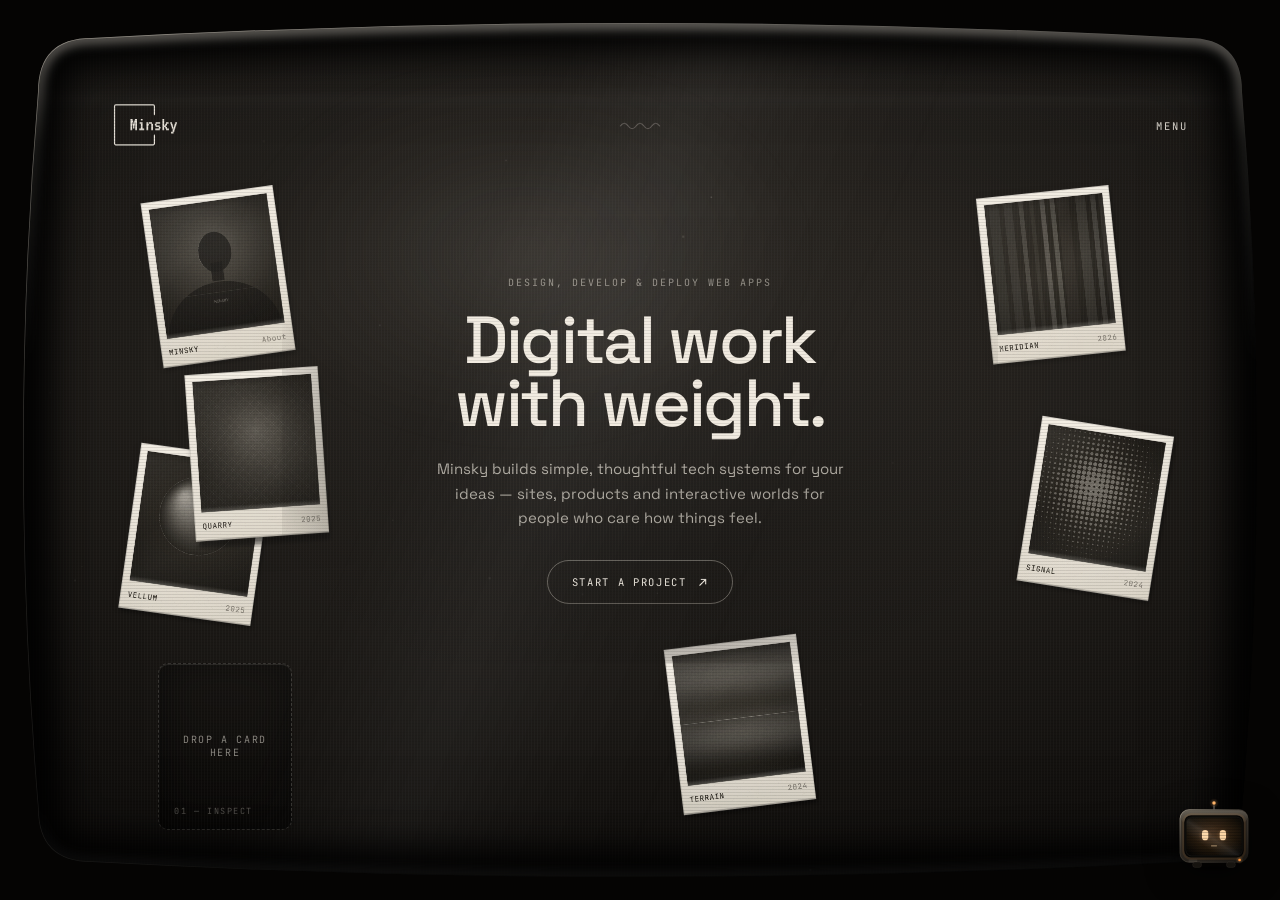
==== crt-screen/index.html @ d7f3326f "Rebrand to Minsky: logo mark, favicon, green accent, about/menu copy Swap the Zstudio wordmark for t" ====
<!doctype html>
<html lang="en">
<head>
<meta charset="utf-8">
<meta name="viewport" content="width=device-width, initial-scale=1, viewport-fit=cover">
<title>Minsky</title>
<meta name="description" content="Minsky — building simple and thoughtful tech systems for your ideas.">
<link rel="icon" href="favicon.svg" type="image/svg+xml">
<link rel="preconnect" href="https://fonts.googleapis.com">
<link rel="preconnect" href="https://fonts.gstatic.com" crossorigin>
<link href="https://fonts.googleapis.com/css2?family=Space+Grotesk:wght@400;500;600&family=JetBrains+Mono:wght@400;500&display=swap" rel="stylesheet">
<link rel="stylesheet" href="crt-screen.css?v=11">
<style>
  /* boot curtain — inline so it paints before any other request resolves */
  .boot {
    position: fixed; inset: 0; z-index: 200;
    display: flex; flex-direction: column; align-items: center; justify-content: center;
    gap: 22px; background: #08070a;
    transition: opacity .65s cubic-bezier(.4, 0, .2, 1);
  }
  .boot.is-done { opacity: 0; pointer-events: none; }
  .boot__mark {
    font: 500 12px/1 "JetBrains Mono", ui-monospace, monospace;
    letter-spacing: .46em; text-indent: .46em; color: #eae5db; opacity: .84;
  }
  .boot__bar {
    width: min(210px, 44vw); height: 2px; overflow: hidden;
    background: rgb(234 229 219 / .12);
  }
  .boot__bar i {
    display: block; height: 100%; width: 100%; background: #eae5db;
    transform: scaleX(.06); transform-origin: left;
    transition: transform .5s cubic-bezier(.4, 0, .2, 1);
  }
  .boot__label {
    font: 400 10px/1 "JetBrains Mono", ui-monospace, monospace;
    letter-spacing: .3em; text-indent: .3em; text-transform: uppercase;
    color: rgb(234 229 219 / .42); margin-top: 2px; transition: opacity .3s ease;
  }
  @media (prefers-reduced-motion: reduce) {
    .boot, .boot__bar i, .boot__label { transition-duration: .01ms; }
  }
</style>
<link rel="stylesheet" href="landing.css?v=85">
<link rel="stylesheet" href="marvin.css?v=11">
</head>
<body>
  <div class="boot" id="boot" aria-hidden="true">
    <div class="boot__mark">MINSKY</div>
    <div class="boot__bar"><i id="bootBar"></i></div>
    <div class="boot__label" id="bootLabel">warming the tube</div>
  </div>

  <script>
    window.__boot = (function () {
      var el = null, t0 = Date.now(), MIN = 850;
      /* never leave the curtain up if the script fails to boot */
      var safety = setTimeout(function () {
        var e = node(); if (e) e.classList.add('is-done');
      }, 6000);
      function node() { return el || (el = document.getElementById('boot')); }
      return {
        set: function (pct, label) {
          var e = node(); if (!e) return;
          var bar = e.querySelector('.boot__bar i');
          if (bar) bar.style.transform = 'scaleX(' + (pct / 100) + ')';
          var l = e.querySelector('.boot__label');
          if (l && label) l.textContent = label;
        },
        done: function () {
          var e = node(); if (!e) return;
          clearTimeout(safety);
          var wait = Math.max(0, MIN - (Date.now() - t0));
          setTimeout(function () {
            e.classList.add('is-done');
            setTimeout(function () {
              if (e.parentNode) e.parentNode.removeChild(e);
              window.__bootDone = true;
              document.dispatchEvent(new CustomEvent('boot:done'));
            }, 700);
          }, wait);
        }
      };
    })();
  </script>
  <div class="crt" id="crt">
    <div class="crt__screen" id="crtScreen">
      <!-- tube glow: oryzo's four-hue rim, shaped by the barrel clip -->
      <canvas class="crt__glow" id="crtGlow" aria-hidden="true"></canvas>

      <div class="crt__content" id="crtContent">

        <!-- work cards, drawn under the glass -->
        <canvas class="cards" id="cards" aria-hidden="true"></canvas>

        <div class="hud">
          <header class="hud__top">
            <a class="brand" href="/" aria-label="Minsky"><span class="brand__logo" aria-hidden="true"></span></a>

            <div class="hud__tools">
              <button class="sound" id="soundToggle" type="button" aria-pressed="false" aria-label="Website sound">
                <svg class="sound__wave" viewBox="0 0 56 20" aria-hidden="true" fill="none" stroke="currentColor" stroke-width="1.5" stroke-linecap="round">
                  <path d="M3 10 Q 8 3 13 10 T 23 10 T 33 10 T 43 10 T 53 10"/>
                </svg>
              </button>
            </div>

            <button class="menu-open" id="menuOpen" type="button" aria-expanded="false" aria-controls="menu">Menu</button>
          </header>

          <section class="hero" aria-labelledby="heroTitle">
            <p class="hero__eyebrow">Design, develop &amp; deploy web apps</p>
            <h1 class="hero__title" id="heroTitle">Digital work<br>with weight.</h1>
            <p class="hero__text">Minsky builds simple, thoughtful tech systems for your ideas — sites, products and interactive worlds for people who care how things feel.</p>
            <button class="cta" id="cta" type="button">Start a project<span class="cta__arrow" aria-hidden="true">&#8599;</span></button>
          </section>

          <div class="slot" id="slot">
            <div class="slot__frame" aria-hidden="true"></div>
            <p class="slot__label">Drop a card here</p>
            <p class="slot__meta">01 &#8212; Inspect</p>
          </div>

          <section class="story" id="story" aria-hidden="true" role="dialog" aria-modal="true" aria-labelledby="storyTitle">
            <div class="story__scrim" data-story-close></div>
            <button class="story__close" type="button" data-story-close aria-label="Close the project">Close</button>
            <div class="story__panel">
              <canvas class="story__art" id="storyArt" width="720" height="880" aria-hidden="true"></canvas>
              <div class="story__copy">
                <p class="story__eyebrow" id="storyEyebrow">Selected work</p>
                <h2 class="story__title" id="storyTitle"></h2>
                <p class="story__meta" id="storyMeta"></p>
                <p class="story__body" id="storyBody"></p>
                <p class="story__foot"><span class="story__hint">Esc closes</span><a class="story__next" href="#" data-story-close>Back to the shelf</a></p>
              </div>
            </div>
          </section>
        </div>

        <div class="menu" id="menu" aria-hidden="true">
          <div class="menu__scrim" data-menu-close></div>
          <div class="menu__panel" role="dialog" aria-modal="true" aria-label="Menu">
            <div class="menu__head">
              <span class="menu__eyebrow">Index</span>
              <button class="menu__close" type="button" data-menu-close>Close</button>
            </div>
            <nav class="menu__nav" aria-label="Main">
              <a class="menu__item" href="#" data-menu-link><span class="menu__index">01</span><span class="menu__label">Works</span></a>
              <a class="menu__item" href="#" data-menu-link><span class="menu__index">02</span><span class="menu__label">Build With Us</span></a>
              <a class="menu__item" href="#" data-menu-link><span class="menu__index">03</span><span class="menu__label">Products</span></a>
              <a class="menu__item" href="#" data-menu-link><span class="menu__index">04</span><span class="menu__label">Blog</span></a>
              <a class="menu__item" href="#" data-menu-link><span class="menu__index">05</span><span class="menu__label">Contact</span></a>
            </nav>
            <div class="menu__foot">
              <a href="mailto:hello@minsky.in">hello@minsky.in</a>
            </div>
          </div>
        </div>

        <div class="fx" aria-hidden="true">
          <div class="fx__pixels"></div>
          <div class="fx__band"></div>
        </div>

        <ul class="sr-only">
          <li><a href="#">Halcyon</a> &#8212; 2026</li>
          <li><a href="#">Meridian</a> &#8212; 2026</li>
          <li><a href="#">Vellum</a> &#8212; 2025</li>
          <li><a href="#">Quarry</a> &#8212; 2025</li>
          <li><a href="#">Signal</a> &#8212; 2024</li>
          <li><a href="#">Terrain</a> &#8212; 2024</li>
        </ul>

      </div>
    </div>

    <!-- glass: dome light, edge falloff, specular reflection -->
    <div class="crt__glass" aria-hidden="true"></div>
    <!-- rim shading, drawn over the content so edges curve away -->
    <div class="crt__bevel" id="crtBevel" aria-hidden="true"></div>
    <!-- dark frame around the glass -->
    <div class="crt__bezel" id="crtBezel" aria-hidden="true"></div>
    <!-- glass edge -->
    <svg class="crt__stroke" id="crtStroke" aria-hidden="true" preserveAspectRatio="none">
      <defs>
        <linearGradient id="crtRim" x1="0" y1="0" x2="1" y2="1">
          <stop offset="0" stop-color="#fff6e6" stop-opacity=".40"/>
          <stop offset=".30" stop-color="#fff6e6" stop-opacity=".12"/>
          <stop offset=".62" stop-color="#000" stop-opacity=".22"/>
          <stop offset="1" stop-color="#000" stop-opacity=".50"/>
        </linearGradient>
        <linearGradient id="crtTopLight" x1="0" y1="0" x2="0" y2="1">
          <stop offset="0" stop-color="#fff8ec" stop-opacity=".55"/>
          <stop offset=".14" stop-color="#fff8ec" stop-opacity=".14"/>
          <stop offset=".40" stop-color="#fff8ec" stop-opacity="0"/>
          <stop offset=".92" stop-color="#fff8ec" stop-opacity="0"/>
          <stop offset="1" stop-color="#fff8ec" stop-opacity=".07"/>
        </linearGradient>
        <filter id="crtSoft" x="-20%" y="-20%" width="140%" height="140%">
          <feGaussianBlur stdDeviation="16"/>
        </filter>
        <filter id="crtSoftSmall" x="-20%" y="-20%" width="140%" height="140%">
          <feGaussianBlur stdDeviation="6"/>
        </filter>
      </defs>
      <path id="crtRimDark" fill="none" stroke="#000" stroke-opacity=".92" stroke-width="52" filter="url(#crtSoft)"/>
      <path id="crtRimLight" fill="none" stroke="url(#crtTopLight)" stroke-width="9" filter="url(#crtSoftSmall)"/>
      <path id="crtRimEdge" fill="none" stroke="url(#crtRim)" stroke-width="1.5"/>
    </svg>
  </div>

  <script src="crt-screen.js?v=12"></script>
  <script src="glow.js?v=17"></script>
  <script src="landing.js?v=111"></script>
  <script src="marvin.js?v=20" defer></script>
</body>
</html>
---- crt-screen/crt-screen.css ----
/* ============================================================
   CRT screen — convex (barrel) glass shape
   The screen fills the viewport; the frame is only the margin
   the barrel path eats at the corners and mid-edges.
   Geometry is generated in crt-screen.js and applied as clip-path.
   ============================================================ */

:root {
  --crt-bezel: #050403;
  --crt-glass: #12100e;
  --crt-glow: 255 238 214;
}

* { box-sizing: border-box; }

html, body {
  margin: 0;
  height: 100%;
  overflow: hidden;
  background: #000;
  overscroll-behavior: none;
}

body {
  font-family: ui-monospace, SFMono-Regular, Menlo, monospace;
}

.crt {
  position: fixed;
  inset: 0;
  isolation: isolate;
}

/* --- the screen: everything you put inside is clipped to the barrel --- */
.crt__screen {
  position: fixed;
  inset: 0;
  background: var(--crt-glass);
  overflow: hidden;
  /* clip-path set by JS */
}

.crt__content {
  position: absolute;
  inset: 0;
  display: grid;
  place-items: center;
}

/* --- tube glow: additive WebGL rim, clipped to the barrel by .crt__screen --- */
.crt__glow {
  position: absolute;
  inset: 0;
  width: 100%;
  height: 100%;
  display: block;
  pointer-events: none;
  opacity: 0;
  transition: opacity 1.4s cubic-bezier(.4, 0, .2, 1);
}

.crt__glow.is-on { opacity: 1; }

/* above the chat panel (z 6) so it reads as a post effect, below menu/story/dock */
.crt__glow { z-index: 7; }

@media (prefers-reduced-motion: reduce) {
  .crt__glow { transition-duration: .01ms; }
}

/* --- glass: dome light + edge falloff + one soft reflection --- */
.crt__glass {
  position: fixed;
  inset: 0;
  pointer-events: none;
  background:
    /* centre lift: the tube bulges toward you */
    radial-gradient(112% 84% at 50% 38%,
      rgb(var(--crt-glow) / .130) 0%,
      rgb(var(--crt-glow) / .052) 40%,
      transparent 70%),
    /* corners fall away */
    radial-gradient(138% 118% at 50% 50%,
      transparent 38%,
      rgb(0 0 0 / .55) 100%);
  /* clip-path set by JS */
}

/* lamp reflection: one soft hot spot, the strongest convexity cue */
.crt__glass::before {
  content: "";
  position: absolute;
  left: 18%;
  top: 6%;
  width: 46%;
  height: 44%;
  background: radial-gradient(closest-side,
    rgb(255 250 240 / .085),
    rgb(255 250 240 / .028) 52%,
    transparent 100%);
  filter: blur(18px);
}

/* a single, static window reflection across the curved face */
.crt__glass::after {
  content: "";
  position: absolute;
  inset: -25%;
  background: linear-gradient(112deg,
    transparent 40%,
    rgb(255 255 255 / .045) 46.5%,
    rgb(255 255 255 / .016) 51%,
    transparent 57%);
  filter: blur(22px);
}

/* --- rim shading, above the content, so edges curve away from you --- */
.crt__bevel {
  position: fixed;
  inset: 0;
  pointer-events: none;
  box-shadow:
    inset 0 0 120px rgb(0 0 0 / .72),
    inset 0 0 36px rgb(0 0 0 / .45),
    inset 0 0 8px rgb(0 0 0 / .28);
  transition: opacity .45s ease;
  /* clip-path set by JS */
}

/* the chat lights its own rim; let it through instead of burying it */
.crt.is-chat .crt__bevel { opacity: .3; }

/* --- the dark frame: viewport minus the barrel window --- */
.crt__bezel {
  position: fixed;
  inset: 0;
  pointer-events: none;
  background: var(--crt-bezel);
  /* clip-path set by JS (evenodd) */
}

/* --- 1.5px glass edge --- */
.crt__stroke {
  position: fixed;
  inset: 0;
  width: 100%;
  height: 100%;
  pointer-events: none;
  overflow: visible;
  /* clip-path set by JS */
}

/* ------------------------------------------------------------
   Optional test pattern: append ?grid=1 to see the curvature.
   Not part of the shape — it only reveals it.
   ------------------------------------------------------------ */
.crt__grid {
  position: absolute;
  inset: 0;
  display: none;
  pointer-events: none;
  background:
    repeating-linear-gradient(to right,
      rgb(255 255 255 / .10) 0 1px, transparent 1px 72px),
    repeating-linear-gradient(to bottom,
      rgb(255 255 255 / .10) 0 1px, transparent 1px 72px),
    repeating-linear-gradient(to bottom,
      transparent 0 3px, rgb(0 0 0 / .16) 3px 4px);
  opacity: .55;
}

.crt--grid .crt__grid { display: block; }
---- crt-screen/landing.css ----
/* ============================================================
   Minsky — landing inside the CRT
   Monochrome: one hue, many values.
   ============================================================ */

:root {
  --ink: #0a0908;
  --paper: #f0ebe2;
  --paper-70: rgb(234 229 219 / .70);
  --paper-55: rgb(234 229 219 / .55);
  --paper-35: rgb(234 229 219 / .35);
  --paper-18: rgb(234 229 219 / .18);
  --paper-10: rgb(234 229 219 / .10);
  --line: rgb(234 229 219 / .14);

  --brand: #00d46b;
  --brand-blue: #1d4ae4;

  --pad: clamp(40px, 5.5vw, 96px);
  --top: clamp(38px, 6vh, 70px);

  --font-ui: 'Space Grotesk', ui-sans-serif, system-ui, -apple-system, 'Helvetica Neue', Arial, sans-serif;
  --font-mono: 'JetBrains Mono', ui-monospace, SFMono-Regular, Menlo, monospace;
}

body {
  font-family: var(--font-ui);
  color: var(--paper);
  -webkit-font-smoothing: antialiased;
  text-rendering: optimizeLegibility;
}

:focus-visible { outline: 1px solid var(--brand); outline-offset: 3px; }

/* the CRT content is a plain stage now */
.crt__content {
  display: block;
  position: absolute;
  inset: 0;
}

.sr-only {
  position: absolute !important;
  width: 1px; height: 1px;
  margin: -1px; padding: 0; border: 0;
  clip: rect(0 0 0 0); clip-path: inset(50%);
  overflow: hidden; white-space: nowrap;
}

/* ------------------------------------------------------------
   cards canvas
   ------------------------------------------------------------ */
.cards {
  position: absolute;
  inset: 0;
  width: 100%;
  height: 100%;
  display: block;
  touch-action: none;
  cursor: default;
}

/* a sheet lifted toward the viewer passes in front of the headline */
.cards.is-lifting { z-index: 3; }

/* ------------------------------------------------------------
   HUD
   ------------------------------------------------------------ */
.hud {
  position: absolute;
  inset: 0;
  pointer-events: none;
  z-index: 2;
}
.hud > * { pointer-events: auto; }

.hud__top {
  position: absolute;
  /* measured from the glass edge: the top bows 30px at the centre, so a
     viewport-relative offset would sit in the vignette at the corners */
  top: calc(var(--crt-corner, 38px) + 48px);
  left: calc(var(--crt-corner, 38px) + 54px);
  right: calc(var(--crt-corner, 38px) + 54px);
  display: grid;
  grid-template-columns: 1fr auto 1fr;
  align-items: center;
  gap: 16px;
}

.brand {
  justify-self: start;
  display: block;
  width: 104px;
  color: var(--paper);
  text-decoration: none;
  transition: color .35s ease;
}
.brand__logo {
  display: block;
  width: 100%;
  aspect-ratio: 1561.31 / 1200.25;
  background: currentColor;
  -webkit-mask: url("minsky-logo.svg") center / contain no-repeat;
  mask: url("minsky-logo.svg") center / contain no-repeat;
}
.brand:hover { color: var(--brand); }

/* sound toggle */
.hud__tools {
  justify-self: center;
  display: inline-flex;
  align-items: center;
  gap: 18px;
}

.sound {
  justify-self: center;
  display: inline-flex;
  align-items: center;
  gap: 10px;
  padding: 8px 10px;
  margin: -8px 0;
  border: 0;
  background: none;
  color: var(--paper-70);
  text-shadow: 0 0 20px rgb(255 244 226 / .12);
  cursor: pointer;
  transition: color .35s ease, opacity .35s ease;
}
.sound:hover { color: var(--paper); }
.sound__wave {
  width: 44px;
  height: 16px;
  display: block;
  overflow: visible;
}
.sound__wave path {
  opacity: .38;
  transition: opacity .4s ease;
}
.sound[aria-pressed="true"] { color: var(--brand); }
.sound[aria-pressed="true"] .sound__wave path {
  opacity: 1;
  animation: wave 2.4s linear infinite;
}
@keyframes wave {
  0%   { transform: translateX(0); }
  100% { transform: translateX(-6px); }
}

/* menu button */
.menu-open {
  justify-self: end;
  border: 0;
  background: none;
  padding: 8px 0;
  margin: -8px 0;
  color: var(--paper);
  text-shadow: 0 0 20px rgb(255 244 226 / .14);
  font-family: var(--font-mono);
  font-size: 10.5px;
  letter-spacing: .18em;
  text-transform: uppercase;
  cursor: pointer;
  position: relative;
}
.menu-open::after {
  content: "";
  position: absolute;
  left: 0; right: 0; bottom: 2px;
  height: 1px;
  background: currentColor;
  transform: scaleX(0);
  transform-origin: right;
  transition: transform .45s cubic-bezier(.16,1,.3,1);
}
.menu-open:hover::after { transform: scaleX(1); transform-origin: left; }

/* ------------------------------------------------------------
   hero
   ------------------------------------------------------------ */
.hero {
  position: absolute;
  z-index: 2;
  left: 50%;
  top: 50%;
  transform: translate(-50%, -53%);
  width: min(560px, 60vw);
  text-align: center;
}

.hero__eyebrow {
  margin: 0 0 20px;
  font-family: var(--font-mono);
  font-size: 10px;
  letter-spacing: .2em;
  text-transform: uppercase;
  color: var(--paper-55);
}

/* prints ride behind the type; this keeps the headline legible when one
   passes under it, and reads as the tube's own falloff */
.hero::before {
  content: '';
  position: absolute;
  inset: -18% -14%;
  z-index: -1;
  pointer-events: none;
  background: radial-gradient(
    56% 60% at 50% 50%,
    rgb(10 9 8 / .94) 0%,
    rgb(10 9 8 / .82) 46%,
    rgb(10 9 8 / .34) 72%,
    rgb(10 9 8 / 0) 100%
  );
}

.hero__title {
  margin: 0;
  font-size: clamp(38px, 5.2vw, 74px);
  line-height: .95;
  letter-spacing: -.035em;
  font-weight: 500;
  color: var(--paper);
}

.hero__text {
  margin: 22px auto 30px;
  max-width: 42ch;
  font-size: 15px;
  line-height: 1.62;
  color: var(--paper-70);
}

.cta {
  display: inline-flex;
  align-items: center;
  gap: 12px;
  padding: 14px 24px;
  border: 1px solid var(--paper-35);
  border-radius: 999px;
  background: transparent;
  color: var(--paper);
  font-family: var(--font-mono);
  font-size: 10.5px;
  letter-spacing: .16em;
  text-transform: uppercase;
  cursor: pointer;
  transition: background .4s cubic-bezier(.16,1,.3,1),
              color .4s cubic-bezier(.16,1,.3,1),
              border-color .4s ease;
}
.cta:hover,
.cta:focus-visible {
  background: var(--brand);
  color: var(--ink);
  border-color: var(--brand);
}
.cta__arrow {
  font-size: 13px;
  line-height: 1;
  transition: transform .4s cubic-bezier(.16,1,.3,1);
}
.cta:hover .cta__arrow { transform: translate(2px, -2px); }

/* ------------------------------------------------------------
   slot — placeholder, behaviour next phase
   ------------------------------------------------------------ */
.slot {
  position: absolute;
  left: calc(var(--pad) + 88px);
  bottom: var(--pad);
  right: auto;
  width: var(--card-w, 190px);
  height: var(--card-h, 238px);
  display: grid;
  place-items: center;
  text-align: center;
  padding: 10px;
}

.slot__frame {
  position: absolute;
  inset: 0;
  border: 1px dashed var(--paper-18);
  border-radius: 10px;
  background:
    radial-gradient(120% 100% at 50% 0%, rgb(0 0 0 / .08), rgb(0 0 0 / .32));
  box-shadow:
    inset 0 1px 0 var(--paper-10),
    inset 0 0 34px rgb(0 0 0 / .5);
  transition: opacity .5s cubic-bezier(.16,1,.3,1), transform .5s cubic-bezier(.16,1,.3,1), border-color .4s ease, box-shadow .4s ease;
}

.slot.is-filled .slot__frame { opacity: 0; transform: scale(1.06); }

.slot.is-hinting .slot__frame {
  border-color: var(--brand);
  box-shadow:
    inset 0 1px 0 var(--paper-10),
    inset 0 0 34px rgb(0 0 0 / .5),
    0 0 30px rgb(0 212 107 / .18);
}

.slot.is-hinting .slot__label { color: var(--brand); }

.slot__label {
  position: relative;
  margin: 0;
  transition: opacity .35s ease;
  font-family: var(--font-mono);
  font-size: 10px;
  letter-spacing: .16em;
  text-transform: uppercase;
  color: var(--paper-55);
}

.slot.is-filled .slot__label,
.slot.is-filled .slot__meta { opacity: 0; }

.slot__meta {
  position: absolute;
  transition: opacity .35s ease;
  left: 16px;
  bottom: 13px;
  margin: 0;
  font-family: var(--font-mono);
  font-size: 8.5px;
  letter-spacing: .18em;
  text-transform: uppercase;
  color: var(--paper-35);
}

/* ------------------------------------------------------------
   menu
   ------------------------------------------------------------ */
.menu {
  position: absolute;
  inset: 0;
  z-index: 6;
  visibility: hidden;
  pointer-events: none;
}
.menu.is-open {
  visibility: visible;
  pointer-events: auto;
}

.menu__scrim {
  position: absolute;
  inset: 0;
  background: rgb(6 5 4 / .66);
  backdrop-filter: blur(5px);
  -webkit-backdrop-filter: blur(5px);
  opacity: 0;
  transition: opacity .5s ease;
}
.menu.is-open .menu__scrim { opacity: 1; }

.menu__panel {
  position: absolute;
  top: 0; right: 0; bottom: 0;
  width: min(430px, 86vw);
  padding: var(--pad);
  display: flex;
  flex-direction: column;
  background: linear-gradient(180deg, rgb(14 12 10 / .97), rgb(9 8 7 / .99));
  border-left: 1px solid var(--line);
  transform: translateX(100%);
  transition: transform .62s cubic-bezier(.16,1,.3,1);
}
.menu.is-open .menu__panel { transform: translateX(0); }

.menu__head {
  display: flex;
  align-items: center;
  justify-content: space-between;
}
.menu__eyebrow,
.menu__close {
  font-family: var(--font-mono);
  font-size: 10px;
  letter-spacing: .18em;
  text-transform: uppercase;
  color: var(--paper-55);
}
.menu__close {
  border: 0;
  background: none;
  padding: 8px 0;
  margin: -8px 0;
  cursor: pointer;
  transition: color .3s ease;
}
.menu__close:hover { color: var(--paper); }

.menu__nav {
  margin-top: auto;
  margin-bottom: auto;
  display: flex;
  flex-direction: column;
}

.menu__item {
  display: flex;
  align-items: baseline;
  gap: 18px;
  padding: 16px 0;
  border-top: 1px solid var(--line);
  text-decoration: none;
  color: var(--paper);
  transition: opacity .35s ease, padding-left .45s cubic-bezier(.16,1,.3,1);
}
.menu__item:last-child { border-bottom: 1px solid var(--line); }
.menu__item:hover { padding-left: 10px; }
.menu__index {
  font-family: var(--font-mono);
  font-size: 9.5px;
  letter-spacing: .16em;
  color: var(--paper-35);
  transition: color .3s ease;
}
.menu__label {
  font-size: clamp(26px, 3vw, 34px);
  letter-spacing: -.02em;
  font-weight: 400;
  transition: color .3s ease;
}
.menu__item:hover .menu__index,
.menu__item:hover .menu__label { color: var(--brand); }

.menu__foot {
  padding-top: 20px;
}
.menu__foot a {
  font-family: var(--font-mono);
  font-size: 10px;
  letter-spacing: .12em;
  color: var(--paper-55);
  text-decoration: none;
}
.menu__foot a:hover { color: var(--brand); }

/* ------------------------------------------------------------
   responsive
   ------------------------------------------------------------ */
@media (max-width: 1100px) {
  .hero { width: min(520px, 72vw); }
  .hero__title { font-size: clamp(34px, 6vw, 58px); }
}

@media (max-width: 760px) {
  :root { --pad: clamp(28px, 6vw, 48px); }
  .hero { width: 80vw; }
  .hero__title { font-size: clamp(30px, 8.6vw, 44px); }
  .hero__text { font-size: 14px; margin: 18px auto 24px; }
  .hero__eyebrow { font-size: 9px; letter-spacing: .16em; }
  .sound__wave { width: 36px; }
  .hud__tools { gap: 12px; }
  .slot { left: calc(var(--pad) + 76px); right: auto; }
  .slot__label { font-size: 9px; }
}

@media (max-width: 520px) {
  .slot__label { font-size: 8px; letter-spacing: .12em; }
  .slot__meta { display: none; }
}

/* ------------------------------------------------------------
   tube texture — phosphor pixel grid and a slow refresh band
   ------------------------------------------------------------ */
.fx {
  position: absolute;
  inset: 0;
  z-index: 12;
  pointer-events: none;
  overflow: hidden;
}
.fx__pixels {
  position: absolute;
  inset: 0;
  background-image:
    repeating-linear-gradient(to right,
      rgb(255 252 246 / .022) 0 1px, transparent 1px 3px),
    repeating-linear-gradient(to bottom,
      rgb(0 0 0 / .10) 0 1px, transparent 1px 3px);
}
.fx__band {
  position: absolute;
  left: 0;
  right: 0;
  height: 22%;
  background: linear-gradient(to bottom,
    transparent,
    rgb(255 250 240 / .012) 44%,
    rgb(255 250 240 / .028) 50%,
    rgb(255 250 240 / .012) 56%,
    transparent);
  animation: tube-refresh 11s linear infinite;
  will-change: transform;
}
@keyframes tube-refresh {
  from { transform: translateY(-120%); }
  to   { transform: translateY(560%); }
}
@media (prefers-reduced-motion: reduce) {
  .fx__band { animation: none; opacity: 0; }
}
/* slow machines shed the animated sweep before anything else */
html.is-lean .fx__band { animation: none; opacity: 0; }

/* ============================================================
   story — the print opening as a plate
   ============================================================ */
.story {
  position: absolute;
  inset: 0;
  z-index: 30;
  display: grid;
  place-items: center;
  padding: var(--pad);
  opacity: 0;
  visibility: hidden;
  pointer-events: none;
  transition: opacity .45s ease, visibility 0s linear .45s;
}

.story.is-open {
  opacity: 1;
  visibility: visible;
  pointer-events: auto;
  transition: opacity .45s ease, visibility 0s;
}

.story__scrim {
  position: absolute;
  inset: 0;
  background:
    radial-gradient(115% 90% at 50% 44%, rgb(10 9 8 / .90), rgb(10 9 8 / .985) 78%);
  backdrop-filter: blur(7px) saturate(.7);
  -webkit-backdrop-filter: blur(7px) saturate(.7);
}

.story__panel {
  position: relative;
  display: grid;
  grid-template-columns: minmax(0, 40%) minmax(0, 1fr);
  gap: clamp(28px, 4vw, 72px);
  align-items: center;
  width: min(100%, 1020px);
  max-height: 100%;
  transform: translateY(16px) scale(.985);
  transition: transform .55s cubic-bezier(.2, .8, .2, 1);
}

.story.is-open .story__panel {
  transform: none;
}

.story__art {
  display: block;
  width: 100%;
  height: auto;
  box-shadow: 0 34px 70px rgb(0 0 0 / .62), 0 2px 0 rgb(255 250 240 / .05);
}

.story__copy {
  position: relative;
  min-width: 0;
}

.story__eyebrow {
  margin: 0 0 clamp(14px, 2vh, 22px);
  font-family: var(--font-mono);
  font-size: 10px;
  letter-spacing: .34em;
  text-transform: uppercase;
  color: var(--brand);
}

.story__title {
  margin: 0;
  font-size: clamp(34px, 4.4vw, 62px);
  font-weight: 500;
  line-height: .96;
  letter-spacing: -.03em;
  color: var(--paper);
}

.story__meta {
  margin: clamp(12px, 1.6vh, 18px) 0 0;
  font-family: var(--font-mono);
  font-size: 10.5px;
  letter-spacing: .22em;
  text-transform: uppercase;
  color: var(--paper-55);
}

.story__body {
  margin: clamp(18px, 2.6vh, 30px) 0 0;
  max-width: 42ch;
  font-size: clamp(14px, 1.15vw, 17px);
  line-height: 1.62;
  color: var(--paper-70);
}

.story__foot {
  display: flex;
  align-items: baseline;
  gap: 22px;
  margin: clamp(26px, 4vh, 44px) 0 0;
  padding-top: clamp(16px, 2.4vh, 24px);
  border-top: 1px solid var(--line);
  font-family: var(--font-mono);
  font-size: 10px;
  letter-spacing: .22em;
  text-transform: uppercase;
}

.story__hint { color: var(--paper-35); }

.story__next {
  color: var(--paper-70);
  text-decoration: none;
  border-bottom: 1px solid var(--paper-18);
  padding-bottom: 2px;
  transition: color .2s ease, border-color .2s ease;
}

.story__next:hover,
.story__next:focus-visible { color: var(--brand); border-color: var(--brand); }

.story__close {
  position: absolute;
  top: var(--pad);
  right: var(--pad);
  z-index: 3;
  padding: 8px 2px;
  border: 0;
  background: none;
  color: var(--paper-55);
  font-family: var(--font-mono);
  font-size: 10px;
  letter-spacing: .24em;
  text-transform: uppercase;
  cursor: pointer;
  transition: color .2s ease;
}

.story__close:hover,
.story__close:focus-visible { color: var(--paper); }

@media (max-width: 820px), (max-height: 620px) {
  .story__panel {
    grid-template-columns: 1fr;
    gap: 22px;
    overflow-y: auto;
  }
  .story__art { width: min(52%, 240px); }
  .story__title { font-size: clamp(26px, 7vw, 38px); }
}

/* --- keep the static glasswork off the canvas repaint --- */
.crt__bevel,
.crt__glass,
.fx {
  will-change: transform;
  transform: translateZ(0);
  contain: paint;
}
---- crt-screen/marvin.css ----
/* ============================================================
   Marvin — the small CRT that lives in the corner.
   Idle state only. The chat panel loads its own stylesheet.
   ============================================================ */

.marvin-dock {
  position: fixed;
  right: 24px;
  bottom: 24px;
  z-index: 90;
  display: flex;
  flex-direction: row-reverse;
  align-items: center;
  gap: 14px;
  pointer-events: none;
}

.marvin {
  --m-cream: #efe8dc;
  --m-muted: #8f877b;

  pointer-events: auto;
  position: relative;
  width: 84px;
  height: 84px;
  padding: 0;
  border: 0;
  background: none;
  cursor: pointer;
  display: block;
  -webkit-tap-highlight-color: transparent;
  transform: translateZ(0);
}

.marvin:focus-visible {
  outline: 1px solid var(--m-cream);
  outline-offset: 6px;
  border-radius: 4px;
}

/* the bob lives on an inner node so hover scale doesn't fight it */
.marvin__bob {
  display: block;
  width: 100%;
  height: 100%;
  transform: translate3d(0, 0, 0);
  animation: m-bob 5.6s cubic-bezier(.45, 0, .55, 1) infinite;
  will-change: transform;
}

.marvin__body {
  display: block;
  width: 100%;
  height: 100%;
  transform-origin: 50% 92%;
  transition: transform .34s cubic-bezier(.2, .8, .3, 1);
  filter: drop-shadow(0 8px 16px rgb(0 0 0 / .55));
}

.marvin:hover .marvin__body,
.marvin:focus-visible .marvin__body {
  transform: scale(1.07);
}

@keyframes m-bob {
  0%, 100% { transform: translate3d(0, 0, 0); }
  50%      { transform: translate3d(0, -5px, 0); }
}

.marvin svg { display: block; width: 100%; height: 100%; overflow: visible; }

/* screen furniture */
.marvin__scan {
  fill: url(#mScan);
  opacity: .5;
}

.marvin__glow { transition: opacity .5s ease; opacity: .7; }

.marvin:hover .marvin__glow,
.marvin:focus-visible .marvin__glow { opacity: 1; }

.marvin__eyes { transform-box: fill-box; transform-origin: center; }

.marvin__mouth { transition: d .2s ease; }

/* hover / focus — eyes widen a touch */
.marvin:hover .marvin__eyes,
.marvin:focus-visible .marvin__eyes { transform: scaleY(1.14); }

/* ------------------------------------------------------------
   expressions — one face layer visible at a time
   ------------------------------------------------------------ */
.m-ex,
.m-mouth__l {
  transform-box: fill-box;
  transform-origin: center;
  transition: opacity .12s ease, transform .22s cubic-bezier(.3, 1.5, .5, 1);
}

.m-ex { opacity: 0; transform: scale(.82); }
.m-ex--idle { opacity: 1; transform: none; }

/* every working face hides the idle eyes; "speak" keeps them */
.marvin__body[data-emote="happy"] .m-ex--idle,
.marvin__body[data-emote="wink"] .m-ex--idle,
.marvin__body[data-emote="love"] .m-ex--idle,
.marvin__body[data-emote="shock"] .m-ex--idle,
.marvin__body[data-emote="think"] .m-ex--idle,
.marvin__body[data-emote="scan"] .m-ex--idle,
.marvin__body[data-emote="squint"] .m-ex--idle,
.marvin__body[data-emote="unsure"] .m-ex--idle,
.marvin__body[data-emote="ask"] .m-ex--idle,
.marvin__body[data-emote="focus"] .m-ex--idle { opacity: 0; }

.marvin__body[data-emote="happy"] .m-ex--happy,
.marvin__body[data-emote="wink"] .m-ex--wink,
.marvin__body[data-emote="love"] .m-ex--love,
.marvin__body[data-emote="shock"] .m-ex--shock,
.marvin__body[data-emote="think"] .m-ex--think,
.marvin__body[data-emote="scan"] .m-ex--scan,
.marvin__body[data-emote="squint"] .m-ex--squint,
.marvin__body[data-emote="unsure"] .m-ex--unsure,
.marvin__body[data-emote="ask"] .m-ex--ask,
.marvin__body[data-emote="focus"] .m-ex--focus {
  opacity: 1;
  transform: none;
}

/* researching: two bars sweeping the glass */
.m-scanbar { animation: m-scan 1.15s ease-in-out infinite alternate; }
.m-scanbar--b { animation-delay: -.35s; }
@keyframes m-scan {
  from { transform: translateX(-1.6px); }
  to   { transform: translateX(1.6px); }
}

/* unsure: the eyes drift, like he is looking for the answer */
.marvin__body[data-emote="unsure"] .m-ex--unsure {
  animation: m-unsure 2.2s ease-in-out infinite;
  transform-box: fill-box;
  transform-origin: center;
}
@keyframes m-unsure {
  0%, 100% { transform: translate(0, 0); }
  30%      { transform: translate(1.3px, -.7px); }
  60%      { transform: translate(-1.2px, .6px); }
}

/* asking: leans in, eyes wide */
.marvin__body[data-emote="ask"] .m-ex--ask {
  animation: m-ask 1.8s ease-in-out infinite;
  transform-box: fill-box;
  transform-origin: center;
}
@keyframes m-ask {
  0%, 100% { transform: scale(1); }
  50%      { transform: scale(1.1); }
}

.m-mouth__l { opacity: 0; }
.m-mouth__l--idle { opacity: 1; }
.marvin__body[data-emote="happy"] .m-mouth__l--idle,
.marvin__body[data-emote="wink"] .m-mouth__l--idle,
.marvin__body[data-emote="love"] .m-mouth__l--idle,
.marvin__body[data-emote="shock"] .m-mouth__l--idle,
.marvin__body[data-emote="speak"] .m-mouth__l--idle { opacity: 0; }
.marvin__body[data-emote="happy"] .m-mouth__l--happy,
.marvin__body[data-emote="love"] .m-mouth__l--happy,
.marvin__body[data-emote="shock"] .m-mouth__l--shock { opacity: 1; }

/* the speaking mouth is driven by --mouth from the speech boundary events */
.marvin__body[data-emote="speak"] .m-mouth__l--speak {
  opacity: 1;
  transform: scaleY(var(--mouth, .3));
}

/* the tooltip that carries the greeting and the hover lines */
.marvin__bubble {
  position: absolute;
  right: 6px;
  bottom: calc(100% + 10px);
  /* the dock is only as wide as the bot, so max-content keeps the tooltip
     from wrapping to the bot's width */
  width: max-content;
  max-width: 220px;
  padding: 9px 12px;
  font-family: var(--font-mono, ui-monospace, monospace);
  font-size: 10px;
  line-height: 1.45;
  letter-spacing: .16em;
  text-transform: uppercase;
  color: #efe8dc;
  background: #201d1a;
  border: 1px solid rgb(239 232 220 / .18);
  border-radius: 3px;
  box-shadow: 0 10px 30px rgb(0 0 0 / .5);
  opacity: 0;
  transform: translate3d(0, 6px, 0);
  transition: opacity .45s ease, transform .45s cubic-bezier(.2, .8, .3, 1);
  pointer-events: none;
}

.marvin__bubble::after {
  content: "";
  position: absolute;
  right: 38px;
  bottom: -4px;
  width: 7px;
  height: 7px;
  background: #201d1a;
  border-right: 1px solid rgb(239 232 220 / .18);
  border-bottom: 1px solid rgb(239 232 220 / .18);
  transform: rotate(45deg);
}

.marvin__bubble.is-on { opacity: 1; transform: translate3d(0, 0, 0); }

/* one wobble, then still */

.marvin__bob.is-nudging { animation: m-nudge 1.5s cubic-bezier(.36, .07, .19, .97); }

@keyframes m-nudge {
  0%, 100% { transform: translate3d(0, 0, 0) rotate(0); }
  12%  { transform: translate3d(-2px, -3px, 0) rotate(-4deg); }
  26%  { transform: translate3d(2px, -1px, 0) rotate(4deg); }
  40%  { transform: translate3d(-2px, -3px, 0) rotate(-3deg); }
  54%  { transform: translate3d(2px, -1px, 0) rotate(3deg); }
  68%  { transform: translate3d(-1px, -2px, 0) rotate(-2deg); }
  82%  { transform: translate3d(1px, 0, 0) rotate(1deg); }
}

/* hidden while the overlay owns the screen */
.marvin-dock.is-away {
  opacity: 0;
  transform: scale(.9);
  transition: opacity .3s ease, transform .3s ease;
  pointer-events: none;
}

@media (max-width: 760px) {
  .marvin-dock { right: 16px; bottom: 16px; gap: 10px; }
  .marvin { width: 72px; height: 72px; }
  .marvin__bubble { max-width: 180px; }
}

@media (prefers-reduced-motion: reduce) {
  .marvin__bob,
  .marvin__bob.is-nudging { animation: none; }
  .marvin__body { transition: none; }
  .marvin__bubble { transition: opacity .2s linear; transform: none; }
  .m-ex, .m-mouth__l { transition: opacity .12s linear; }
}
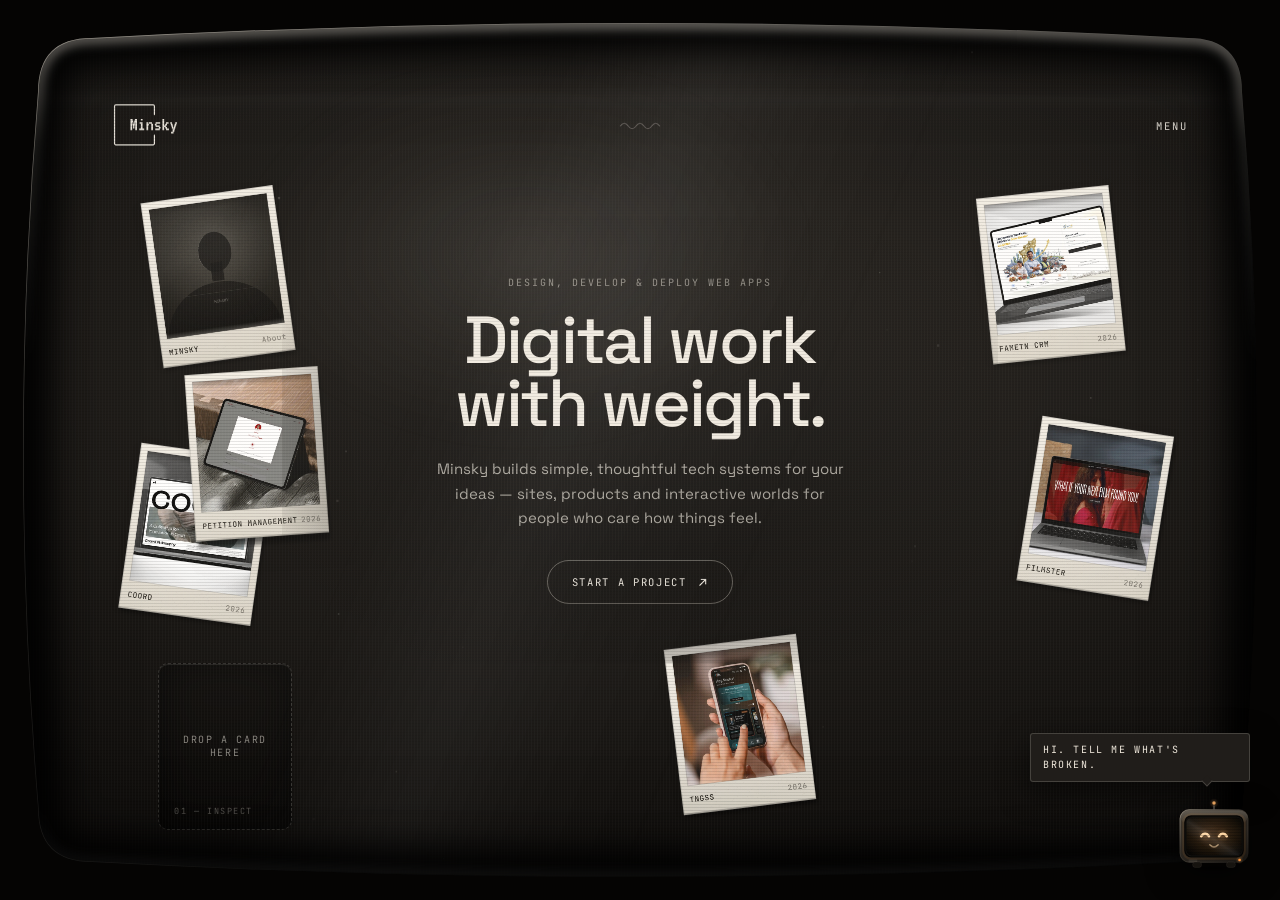
==== commit 76f2fb63: "Use Minsky's real work images on the print cards Replace the six fictional projects with AI Readines" ====
--- a/crt-screen/index.html
+++ b/crt-screen/index.html
@@ -211,7 +211,7 @@
 
   <script src="crt-screen.js?v=12"></script>
   <script src="glow.js?v=17"></script>
-  <script src="landing.js?v=111"></script>
+  <script src="landing.js?v=112"></script>
   <script src="marvin.js?v=20" defer></script>
 </body>
 </html>
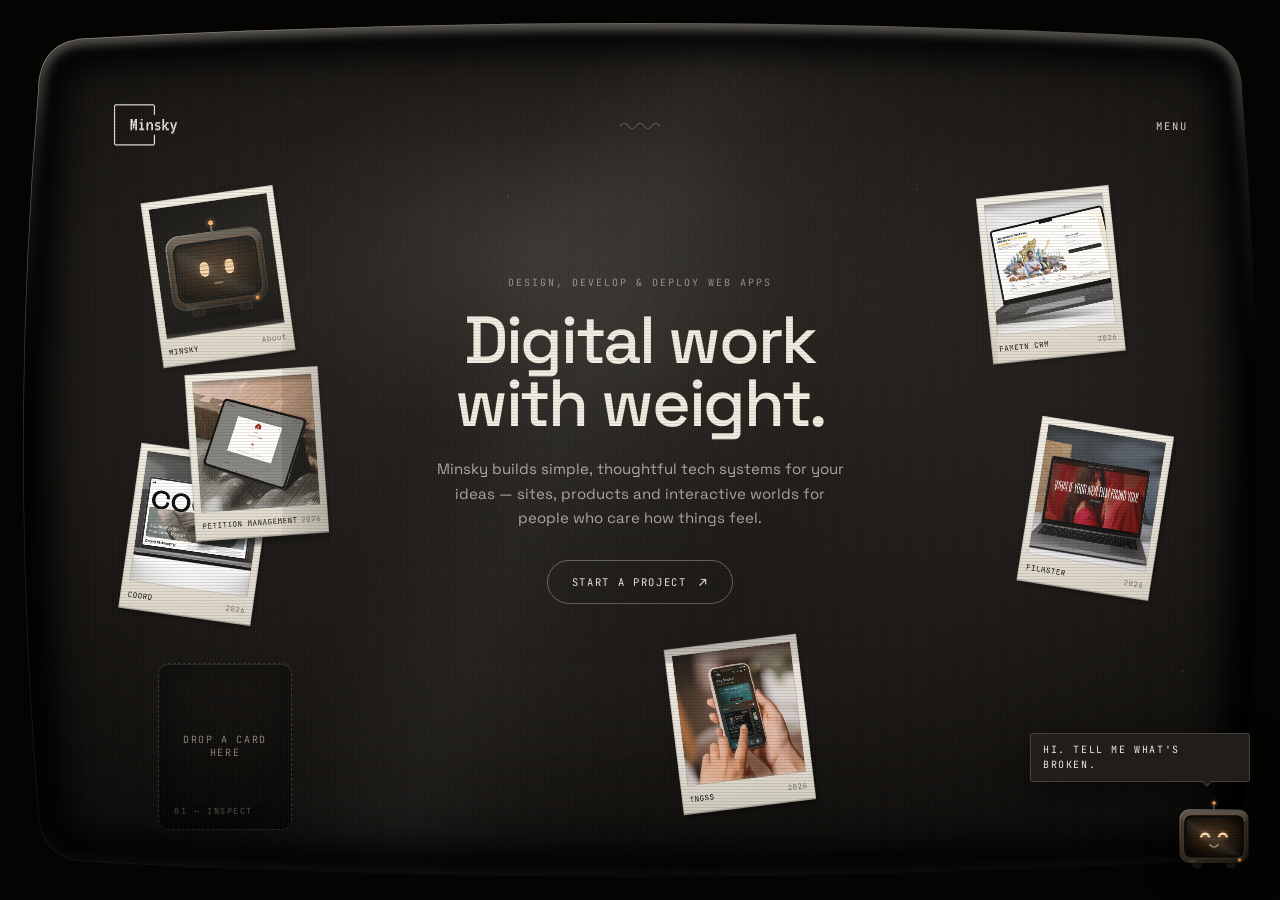
==== commit 07f52574: "Use the Marvin bot on the About plate Extract the dock's Marvin SVG into works/marvin.svg, flattened" ====
--- a/crt-screen/index.html
+++ b/crt-screen/index.html
@@ -211,7 +211,7 @@
 
   <script src="crt-screen.js?v=12"></script>
   <script src="glow.js?v=17"></script>
-  <script src="landing.js?v=112"></script>
+  <script src="landing.js?v=114"></script>
   <script src="marvin.js?v=20" defer></script>
 </body>
 </html>
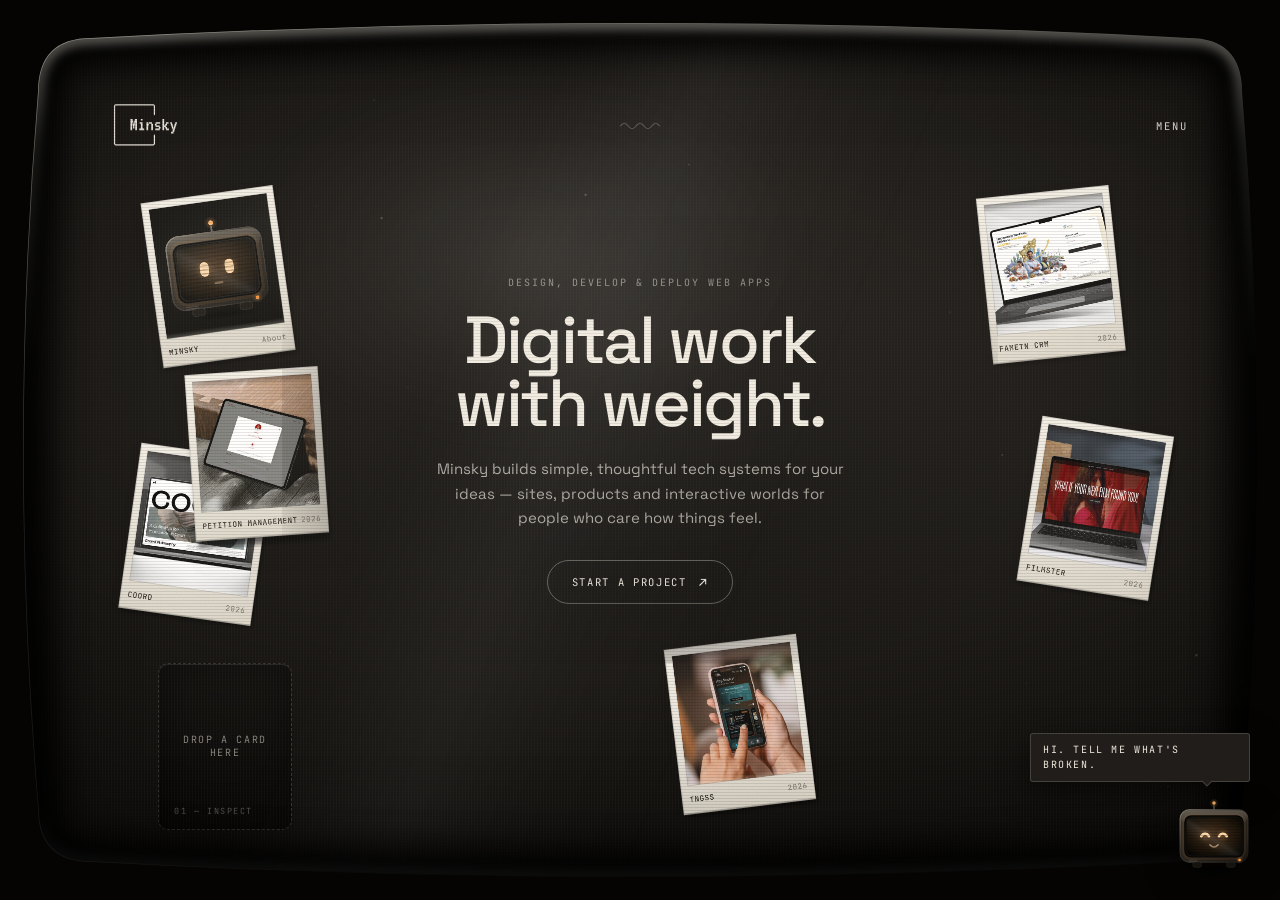
==== commit 9b4372f3: "Story view: develop the plate in with a green scan pass The detail view now opens like a print devel" ====
--- a/crt-screen/index.html
+++ b/crt-screen/index.html
@@ -41,7 +41,7 @@
     .boot, .boot__bar i, .boot__label { transition-duration: .01ms; }
   }
 </style>
-<link rel="stylesheet" href="landing.css?v=85">
+<link rel="stylesheet" href="landing.css?v=88">
 <link rel="stylesheet" href="marvin.css?v=11">
 </head>
 <body>
@@ -125,7 +125,10 @@
             <div class="story__scrim" data-story-close></div>
             <button class="story__close" type="button" data-story-close aria-label="Close the project">Close</button>
             <div class="story__panel">
-              <canvas class="story__art" id="storyArt" width="720" height="880" aria-hidden="true"></canvas>
+              <div class="story__plate">
+                <canvas class="story__art" id="storyArt" width="720" height="880" aria-hidden="true"></canvas>
+                <span class="story__scan" aria-hidden="true"></span>
+              </div>
               <div class="story__copy">
                 <p class="story__eyebrow" id="storyEyebrow">Selected work</p>
                 <h2 class="story__title" id="storyTitle"></h2>
@@ -211,7 +214,7 @@
 
   <script src="crt-screen.js?v=12"></script>
   <script src="glow.js?v=17"></script>
-  <script src="landing.js?v=114"></script>
+  <script src="landing.js?v=115"></script>
   <script src="marvin.js?v=20" defer></script>
 </body>
 </html>
--- a/crt-screen/landing.css
+++ b/crt-screen/landing.css
@@ -557,16 +557,82 @@
   transform: none;
 }
 
+.story__plate {
+  position: relative;
+  display: block;
+  isolation: isolate;
+  transition: transform .55s cubic-bezier(.2, .8, .2, 1);
+}
+
 .story__art {
   display: block;
   width: 100%;
   height: auto;
   box-shadow: 0 34px 70px rgb(0 0 0 / .62), 0 2px 0 rgb(255 250 240 / .05);
+  /* the print starts milky and out of focus, then develops */
+  filter: brightness(1.5) contrast(.6) saturate(.05) blur(2.5px);
+  opacity: .7;
+  transition:
+    filter 1.15s linear,
+    opacity .7s ease,
+    box-shadow .8s ease;
+}
+
+.story.is-open .story__art {
+  filter: none;
+  opacity: 1;
+  box-shadow: 0 42px 90px rgb(0 0 0 / .68), 0 2px 0 rgb(255 250 240 / .06);
+}
+
+@media (hover: hover) {
+  .story.is-open .story__plate:hover { transform: translateY(-4px); }
+}
+
+/* a green scan pass runs down the plate while it develops */
+.story__scan {
+  position: absolute;
+  left: -9%;
+  right: -9%;
+  top: -15%;
+  height: 15%;
+  pointer-events: none;
+  opacity: 0;
+  background: linear-gradient(to bottom,
+    rgb(0 212 107 / 0) 0%,
+    rgb(0 212 107 / .04) 50%,
+    rgb(0 212 107 / .18) 84%,
+    rgb(255 255 255 / .58) 97%,
+    rgb(255 255 255 / 0) 100%);
+  mix-blend-mode: screen;
+}
+
+.story.is-open .story__scan {
+  animation: storyScan 1.3s cubic-bezier(.45, .05, .2, 1) .08s both;
+}
+
+@keyframes storyScan {
+  0% { top: -15%; opacity: 0; }
+  9% { opacity: 1; }
+  80% { opacity: 1; }
+  100% { top: 100%; opacity: 0; }
 }
 
 .story__copy {
   position: relative;
   min-width: 0;
+}
+
+/* the copy focuses in a beat behind the plate */
+.story__copy > * { opacity: 1; }
+
+.story.is-open .story__copy > * {
+  animation: storyCopyIn .85s cubic-bezier(.2, .8, .2, 1) both;
+  animation-delay: calc(var(--i, 0) * 85ms + 160ms);
+}
+
+@keyframes storyCopyIn {
+  from { opacity: 0; transform: translateY(12px); filter: blur(3px); }
+  to { opacity: 1; transform: none; filter: none; }
 }
 
 .story__eyebrow {
@@ -650,13 +716,24 @@
 .story__close:hover,
 .story__close:focus-visible { color: var(--paper); }
 
+@media (prefers-reduced-motion: reduce) {
+  .story__art { filter: none; opacity: 1; transition: none; }
+  .story__scan { display: none; }
+  .story__plate { transition: none; }
+  .story.is-open .story__copy > * { animation: none; }
+}
+
+/* slow machines skip the blur/develop, but the cheap scan still runs */
+html.is-lean .story__art { filter: none; transition: opacity .35s ease; }
+
 @media (max-width: 820px), (max-height: 620px) {
   .story__panel {
     grid-template-columns: 1fr;
     gap: 22px;
     overflow-y: auto;
   }
-  .story__art { width: min(52%, 240px); }
+  .story__plate { width: min(52%, 240px); }
+  .story__art { width: 100%; }
   .story__title { font-size: clamp(26px, 7vw, 38px); }
 }
 
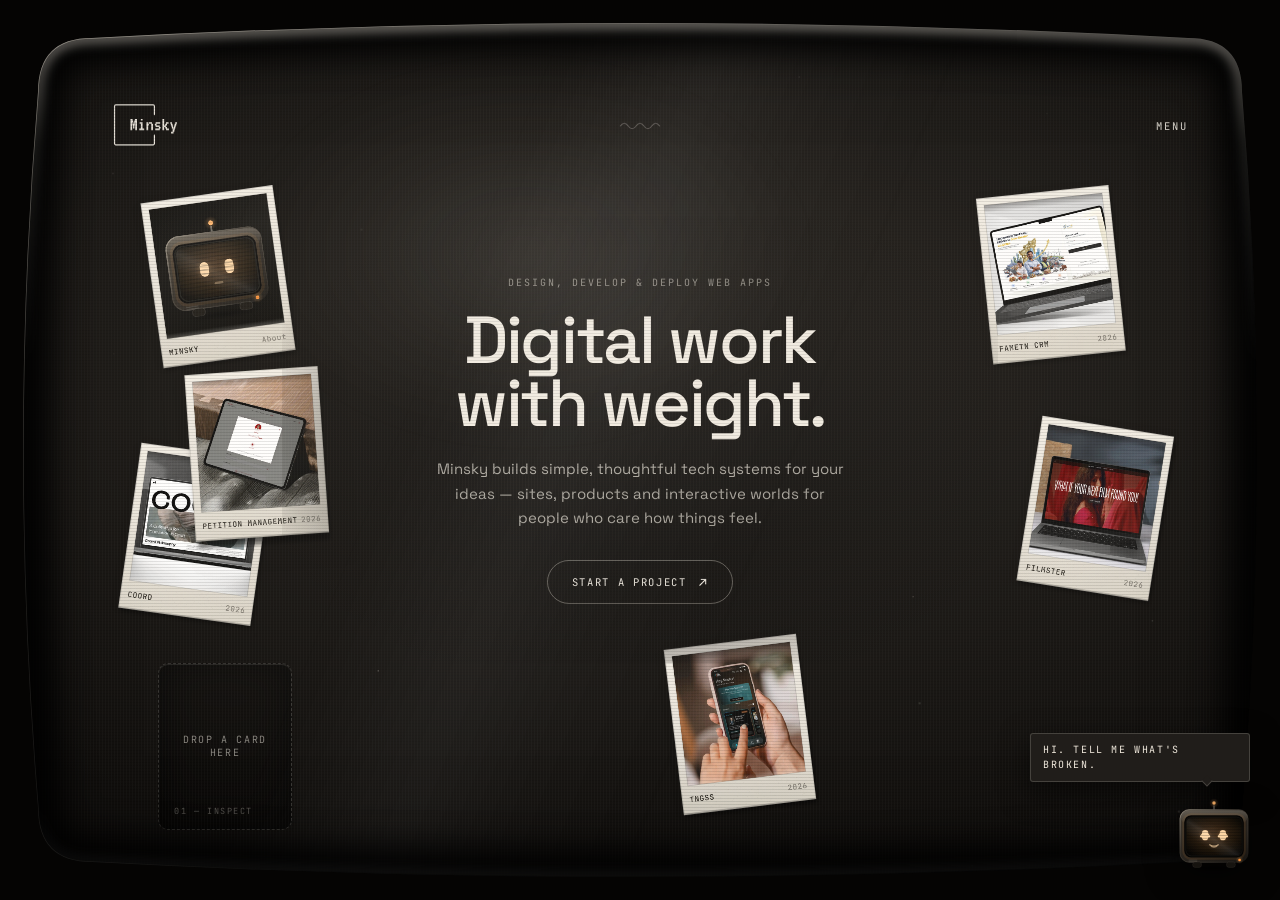
==== commit 3731615f: "Add card foley: hover tick, pickup, drop, seat, shuffle, story open/close Every card gesture now has" ====
--- a/crt-screen/index.html
+++ b/crt-screen/index.html
@@ -214,7 +214,7 @@
 
   <script src="crt-screen.js?v=12"></script>
   <script src="glow.js?v=17"></script>
-  <script src="landing.js?v=115"></script>
+  <script src="landing.js?v=116"></script>
   <script src="marvin.js?v=20" defer></script>
 </body>
 </html>
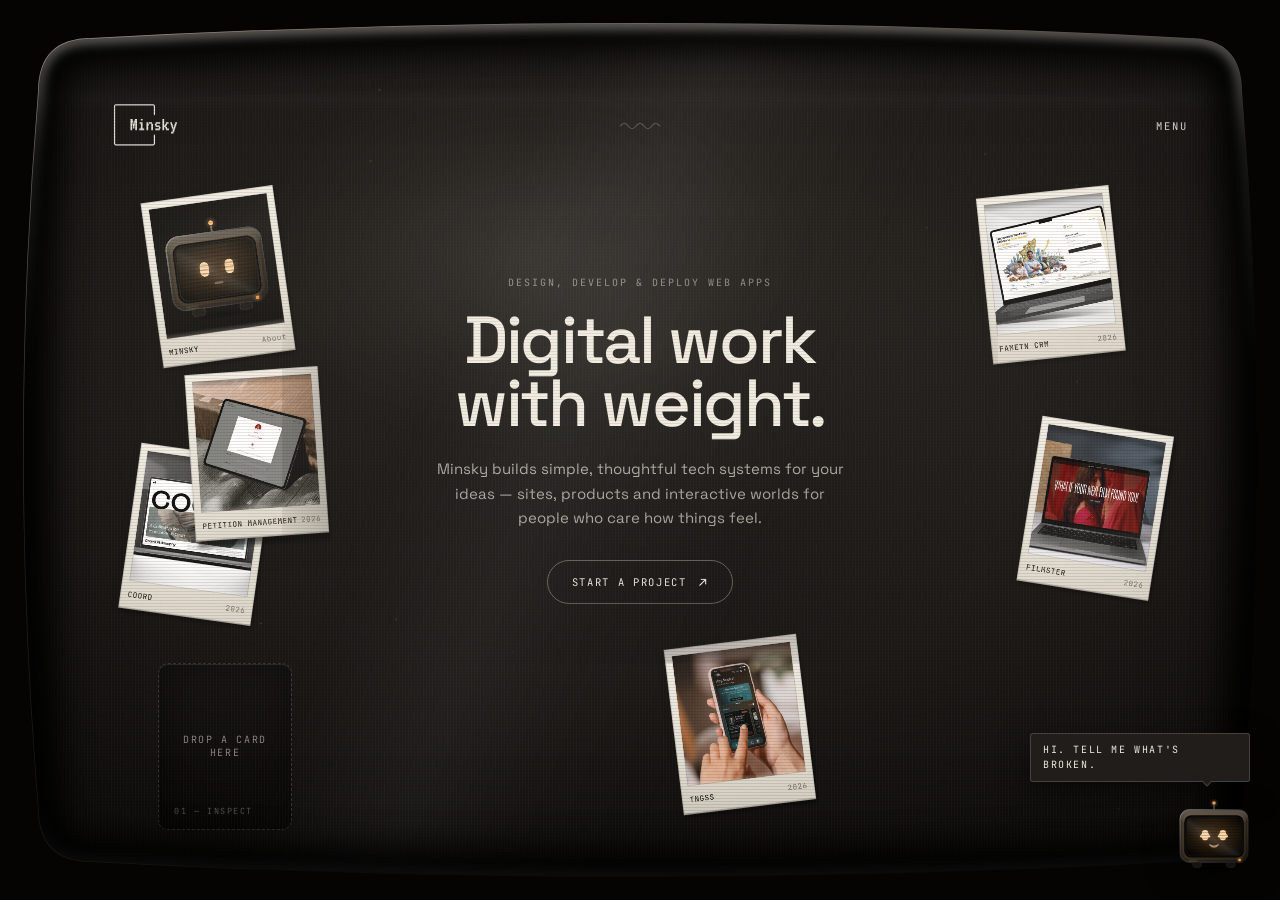
==== commit 99e3b5d1: "Make the card sound actually audible The foley existed but the site started muted, so it read as sil" ====
--- a/crt-screen/index.html
+++ b/crt-screen/index.html
@@ -214,7 +214,7 @@
 
   <script src="crt-screen.js?v=12"></script>
   <script src="glow.js?v=17"></script>
-  <script src="landing.js?v=116"></script>
+  <script src="landing.js?v=117"></script>
   <script src="marvin.js?v=20" defer></script>
 </body>
 </html>
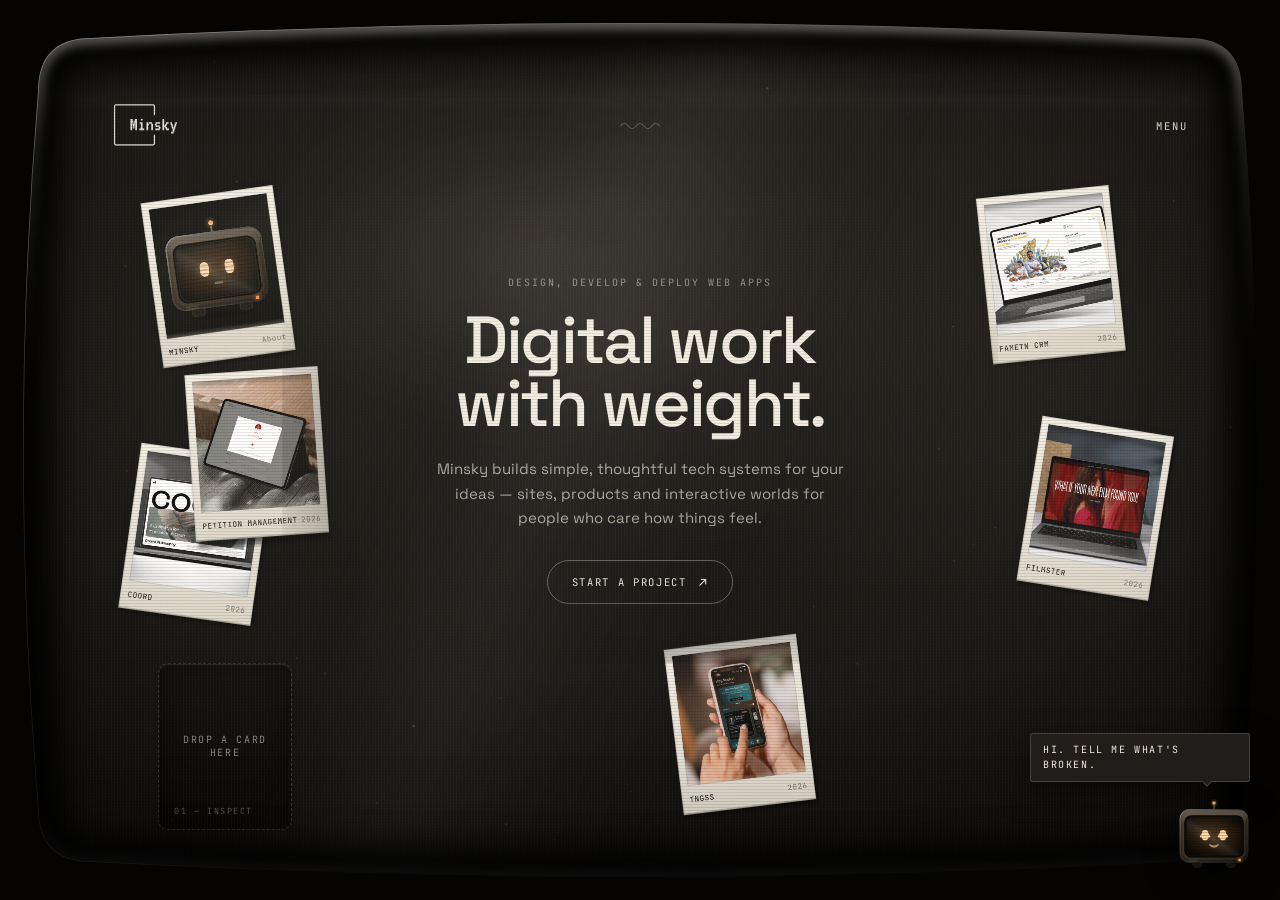
==== commit dc6bf8cd: "Boost the card effects over the background bed The effects were mixed at the same level as the room " ====
--- a/crt-screen/index.html
+++ b/crt-screen/index.html
@@ -214,7 +214,7 @@
 
   <script src="crt-screen.js?v=12"></script>
   <script src="glow.js?v=17"></script>
-  <script src="landing.js?v=117"></script>
+  <script src="landing.js?v=118"></script>
   <script src="marvin.js?v=20" defer></script>
 </body>
 </html>
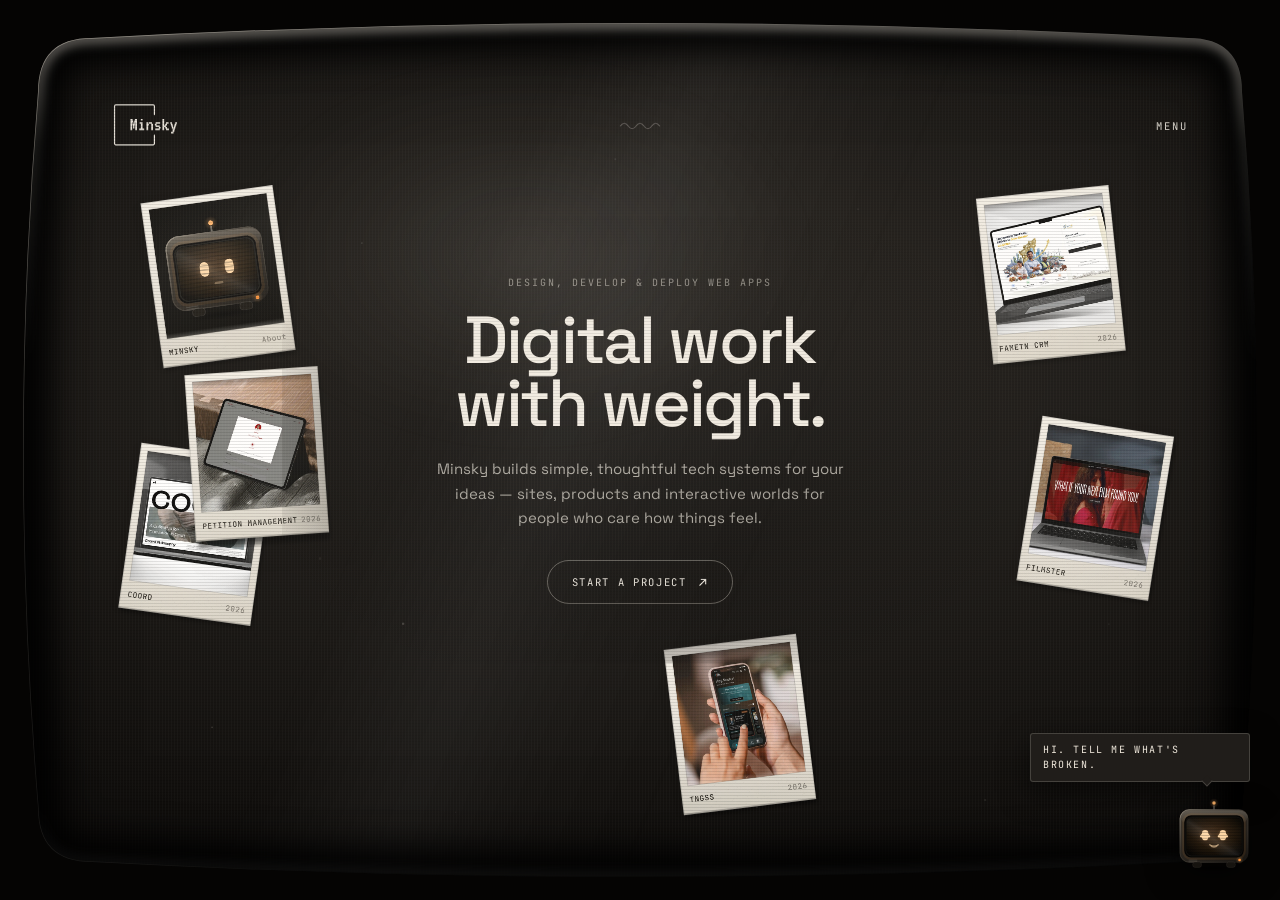
==== commit 13db7227: "Show the drop plate only while dragging a card The 'Drop a card here' placeholder sat on the page at" ====
--- a/crt-screen/index.html
+++ b/crt-screen/index.html
@@ -41,7 +41,7 @@
     .boot, .boot__bar i, .boot__label { transition-duration: .01ms; }
   }
 </style>
-<link rel="stylesheet" href="landing.css?v=88">
+<link rel="stylesheet" href="landing.css?v=89">
 <link rel="stylesheet" href="marvin.css?v=11">
 </head>
 <body>
@@ -214,7 +214,7 @@
 
   <script src="crt-screen.js?v=12"></script>
   <script src="glow.js?v=17"></script>
-  <script src="landing.js?v=118"></script>
+  <script src="landing.js?v=119"></script>
   <script src="marvin.js?v=20" defer></script>
 </body>
 </html>
--- a/crt-screen/landing.css
+++ b/crt-screen/landing.css
@@ -277,6 +277,16 @@
   place-items: center;
   text-align: center;
   padding: 10px;
+  opacity: 0;
+  visibility: hidden;
+  transition: opacity .3s ease, visibility 0s linear .3s;
+}
+
+.slot.is-armed,
+.slot.is-hinting {
+  opacity: 1;
+  visibility: visible;
+  transition: opacity .3s ease, visibility 0s;
 }
 
 .slot__frame {
